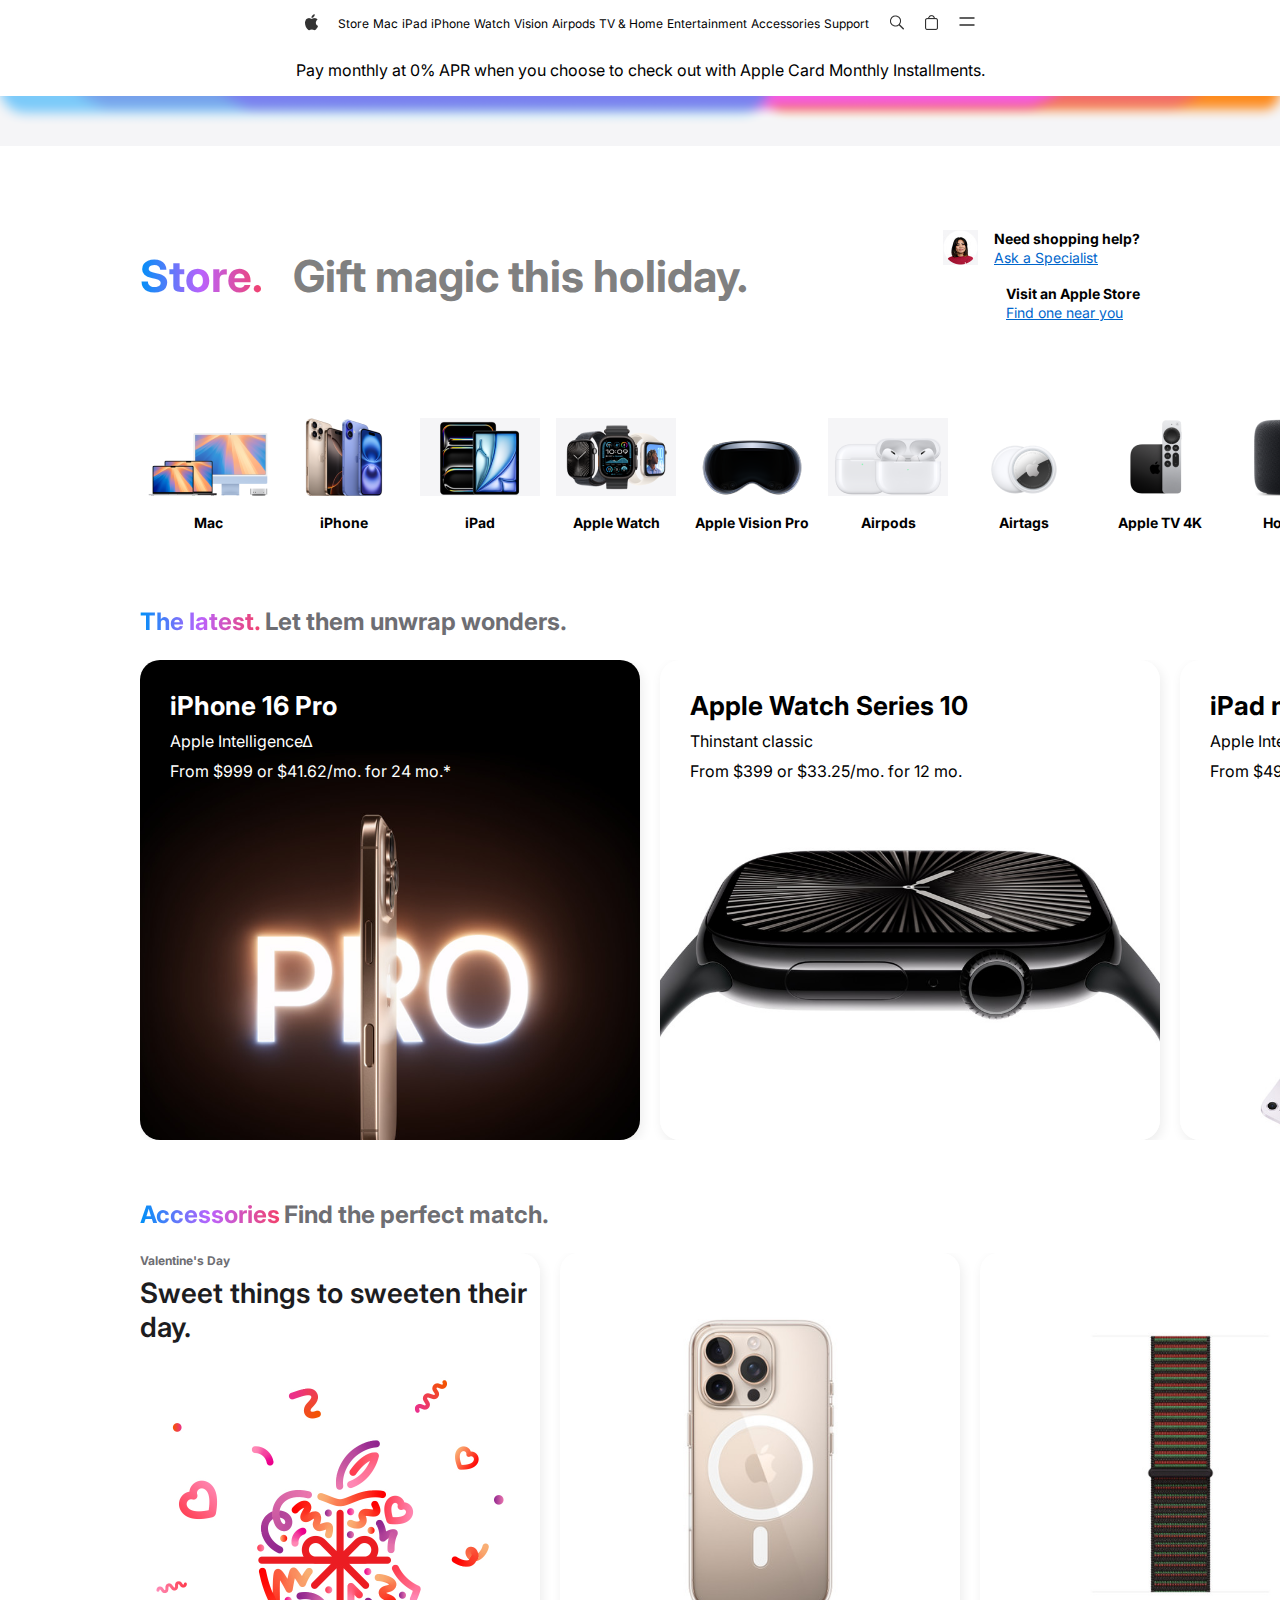
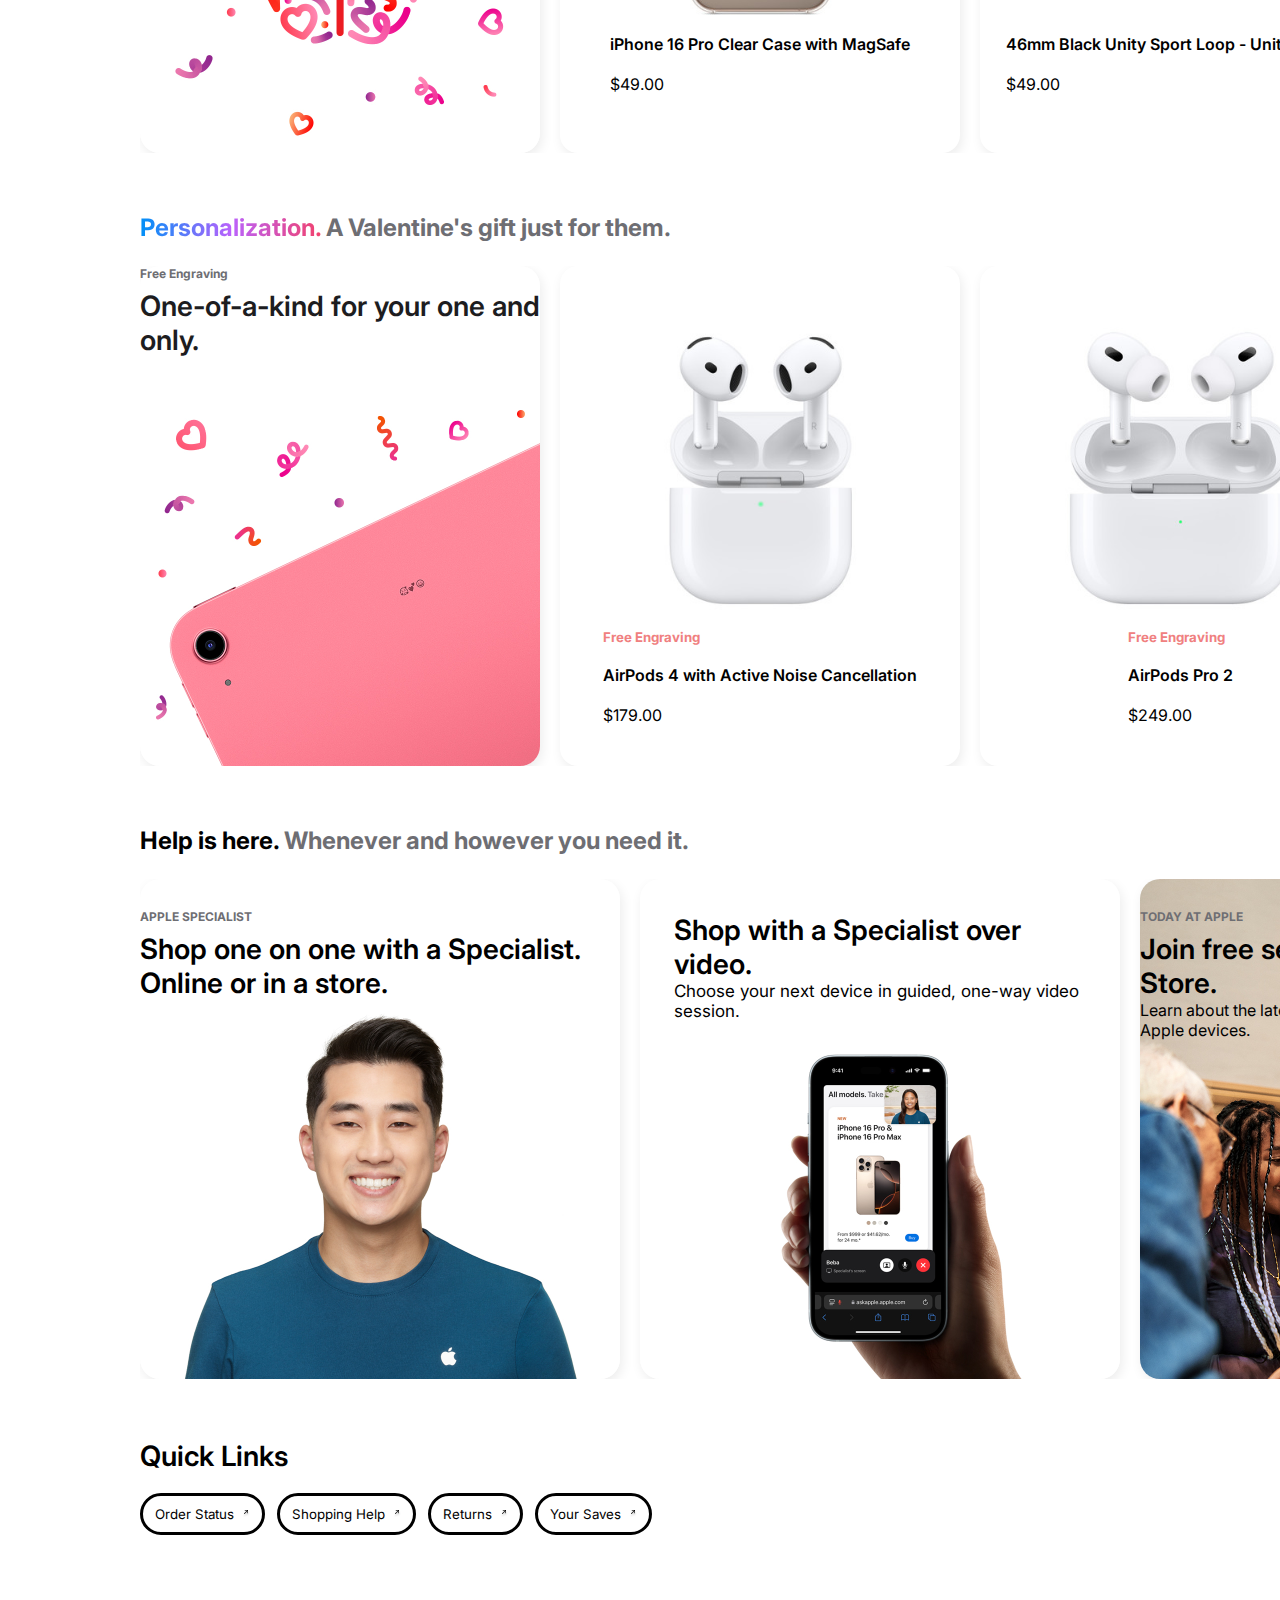
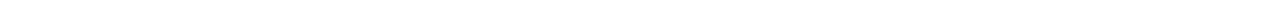
==== store.html @ 36be8ab8 "talent ruu hiih" ====
<!DOCTYPE html>
<html lang="en">
  <head>
    <meta charset="UTF-8" />
    <meta name="viewport" content="width=device-width, initial-scale=1.0" />
    <title>Apple-Store Online</title>
    <link rel="stylesheet" href="./store.css" />
  </head>
  <body>
    <header class="header">
      <img class="apple-logo" src="./image/Vector.png" alt="" />
      <nav class="navigation">
        <a href="./index.html">Store</a>
        <a href="">Mac</a>
        <a href="">iPad</a>
        <a href="">iPhone</a>
        <a href="">Watch</a>
        <a href="">Vision</a>
        <a href="">Airpods</a>
        <a href="">TV & Home</a>
        <a href="">Entertainment</a>
        <a href="">Accessories</a>
        <a href="">Support</a>
      </nav>
      <img class="search-button" src="./image/Search.png" alt="search" />
      <img class="shopping-button" src="./image/Shopping.png" alt="shopping" />
      <img class="menu-button" src="./image/menu.png" alt="menu" />
    </header>

    <section class="info">
      Pay monthly at 0% APR when you choose to check out with Apple Card Monthly
      Installments.
    </section>
    <img class="rainbow-bg" src="./store-images/rainbow-bg.png" alt="" />

    <section class="store-gift">
      <div class="store__text1">
        <h1 class="rainbow__text">Store.</h1>
        <p class="gray__text">Gift magic this holiday.</p>
      </div>

      <div class="store-support">
        <div class="store-support__icon">
          <div>
            <img
              src="./store-images/store-chat-holiday-specialist-icon-202411_AV3.png"
              alt=""
            />
          </div>
          <div class="store-support__text">
            <h2>Need shopping help?</h2>
            <a href="">Ask a Specialist</a>
          </div>
        </div>
        <div class="store-support__text1">
          <div></div>
          <div>
            <h2>Visit an Apple Store</h2>
            <a href="">Find one near you</a>
          </div>
        </div>
      </div>
    </section>

    <section class="store-cards">
      <div class="store-card">
        <div class="store-card-image">
          <img src="./store-images/store-card-13-mac-nav-item1.png" alt="" />
        </div>
        <h4 class="store-card-title">Mac</h4>
      </div>
      <div class="store-card">
        <div class="store-card-image">
          <img src="./store-images/store-card-13-iphone-item2.png" alt="" />
        </div>
        <h4 class="store-card-title">iPhone</h4>
      </div>
      <div class="store-card">
        <div class="store-card-image">
          <img src="./store-images/store-card-13-ipad-item3.png" alt="" />
        </div>
        <h4 class="store-card-title">iPad</h4>
      </div>
      <div class="store-card">
        <div class="store-card-image">
          <img src="./store-images/store-card-13-watch-item4.png" alt="" />
        </div>
        <h4 class="store-card-title">Apple Watch</h4>
      </div>
      <div class="store-card">
        <div class="store-card-image">
          <img src="./store-images/store-card-13-vision-pro-item5.png" alt="" />
        </div>
        <h4 class="store-card-title">Apple Vision Pro</h4>
      </div>
      <div class="store-card">
        <div class="store-card-image">
          <img src="./store-images/store-card-13-airpods-item6.png" alt="" />
        </div>
        <h4 class="store-card-title">Airpods</h4>
      </div>
      <div class="store-card">
        <div class="store-card-image">
          <img src="./store-images/store-card-13-airtags-item7.png" alt="" />
        </div>
        <h4 class="store-card-title">Airtags</h4>
      </div>
      <div class="store-card">
        <div class="store-card-image">
          <img src="./store-images/store-card-13-appletv-item8.png" alt="" />
        </div>
        <h4 class="store-card-title">Apple TV 4K</h4>
      </div>
      <div class="store-card">
        <div class="store-card-image">
          <img src="./store-images/store-card-13-homepod-item9.png" alt="" />
        </div>
        <h4 class="store-card-title">Homepod</h4>
      </div>
      <div class="store-card">
        <div class="store-card-image">
          <img
            src="./store-images/store-card-13-accessories-item10.png"
            alt=""
          />
        </div>
        <h4 class="store-card-title">Accessories</h4>
      </div>
      <div class="store-card">
        <div class="store-card-image">
          <img
            src="./store-images/store-card-13-holiday-giftcards-asit-item11.png"
            alt=""
          />
        </div>
        <h4 class="store-card-title">Apple Gift Card</h4>
      </div>
    </section>

    <section class="latest-products-section">
      <div class="latest-title">
        <h1>The latest.</h1>
        <p>Let them unwrap wonders.</p>
      </div>

      <div class="latest-products">
        <div class="item1">
          <h2 class="item-name">iPhone 16 Pro</h2>
          <p class="item-description">Apple Intelligence∆</p>
          <p class="item-pricing">From $999 or $41.62/mo. for 24 mo.*</p>
        </div>

        <div class="item2">
          <h2 class="item-name">Apple Watch Series 10</h2>
          <p class="item-description">Thinstant classic</p>
          <p class="item-pricing">From $399 or $33.25/mo. for 12 mo.</p>
        </div>

        <div class="item3">
          <h2 class="item-name">iPad mini</h2>
          <p class="item-description">Apple Intelligence∆</p>
          <p class="item-pricing">From $499 or $41.58/mo. for 12 mo.</p>
        </div>

        <div class="item4">
          <h2 class="item-name">Macbook Pro</h2>
          <p class="item-description">Apple Intelligence∆</p>
          <p class="item-pricing">From $1599 or $133.25/mo. for 12 mo.</p>
        </div>

        <div class="item5">
          <h2 class="item-name">iPhone 16</h2>
          <p class="item-description">Apple Intelligence∆</p>
          <p class="item-pricing">From $799 or $33.29/mo. for 24 mo.</p>
        </div>

        <div class="item6">
          <h2 class="item-name">Apple Watch Ultra 2</h2>
          <p class="item-description">Never finish. Never Quit.</p>
          <p class="item-pricing">From $799 or $66.58/mo. for 12 mo.</p>
        </div>

        <div class="item7">
          <h2 class="item-name">iPad Air</h2>
          <p class="item-description">Apple Intelligence∆</p>
          <p class="item-pricing">From $599 or $49.91/mo. for 12 mo.</p>
        </div>

        <div class="item8">
          <h2 class="item-name">Mac mini</h2>
          <p class="item-description">Apple Intelligence∆</p>
          <p class="item-pricing">From $599 or $49.91/mo. for 12 mo.</p>
        </div>

        <div class="item9">
          <h2 class="item-name">iPad Pro</h2>
          <p class="item-description">Apple Intelligence∆</p>
          <p class="item-pricing">From $999 or $83.25/mo. for 12 mo.</p>
        </div>

        <div class="item10">
          <h2 class="item-name">MacBook Air</h2>
          <p class="item-description">Apple Intelligence∆</p>
          <p class="item-pricing">From $999 or $83.25/mo. for 12 mo.</p>
        </div>

        <div class="item11">
          <h2 class="item-name">iMac</h2>
          <p class="item-description">Apple Intelligence∆</p>
          <p class="item-pricing">From $1299 or $108.25/mo. for 12 mo.</p>
        </div>

        <div class="item12">
          <h2 class="item-name">Apple Vision Pro</h2>
          <p class="item-description">Welcome to spatial computing.</p>
          <p class="item-pricing">From $3499 or $291.58/mo. for 12 mo.</p>
        </div>

        <div class="item13">
          <h2 class="item-name">Apple Watch SE</h2>
          <p class="item-description">A great deal to love.</p>
          <p class="item-pricing">From $249 or $20.75/mo. for 12 mo.</p>
        </div>
      </div>
    </section>

    <section class="accessories-products-section">
      <div class="accessories-title">
        <h1>Accessories</h1>
        <p>Find the perfect match.</p>
      </div>

      <div class="accessories-products">
        <div class="special-offer">
          <h4>Valentine's Day</h4>
          <p>Sweet things to sweeten their day.</p>
        </div>

        <div class="accessories-item">
          <div class="item-contents">
            <div class="accessories-item-image">
              <img
                src="./store-images/iphone-16-pro-magsafe-access1.jpeg"
                alt=""
              />
            </div>
            <div class="accessories-item-description">
              <h4 class="item__name__description">
                iPhone 16 Pro Clear Case with MagSafe
              </h4>
              <p class="item__pricing">$49.00</p>
            </div>
          </div>
        </div>

        <div class="accessories-item">
          <div class="item-contents">
            <div class="accessories-item-image">
              <img src="./store-images/sport-rhym-access2.jpeg" alt="" />
            </div>
            <div class="accessories-item-description">
              <h4 class="item__name__description">
                46mm Black Unity Sport Loop - Unity Rhythm
              </h4>
              <p class="item__pricing">$49.00</p>
            </div>
          </div>
        </div>

        <div class="accessories-item">
          <div class="item-contents">
            <div class="accessories-item-image">
              <img src="./store-images/access3.jpeg" alt="" />
            </div>
            <div class="accessories-item-description">
              <h4 class="item__name__description">
                iPhone 16 Pro Silicone Case with MagSafe - Plum
              </h4>
              <p class="item__pricing">$49.00</p>
            </div>
          </div>
        </div>

        <div class="accessories-item">
          <div class="item-contents">
            <div class="accessories-item-image">
              <img src="./store-images/access4.jpeg" alt="" />
            </div>
            <div class="accessories-item-description">
              <h4 class="item__name__description">
                Beats Pill — Wireless Bluetooth® Speaker — Statement Red
              </h4>
              <p class="item__pricing">$149.00</p>
            </div>
          </div>
        </div>

        <div class="accessories-item">
          <div class="item-contents">
            <div class="accessories-item-image">
              <img src="./store-images/access5.jpeg" alt="" />
            </div>
            <div class="accessories-item-description">
              <h4 class="item__name__description">
                42mm Dark Taupe Modern Buckle - Medium
              </h4>
              <p class="item__pricing">$149.00</p>
            </div>
          </div>
        </div>

        <div class="accessories-item">
          <div class="item-contents">
            <div class="accessories-item-image">
              <img src="./store-images/access6.jpeg" alt="" />
            </div>
            <div class="accessories-item-description">
              <h4 class="item__name__description">
                Beats Solo 4 — On-Ear Wireless Headphones - Cloud Pink
              </h4>
              <p class="item__pricing">$199.00</p>
            </div>
          </div>
        </div>

        <div class="accessories-item">
          <div class="item-contents">
            <div class="accessories-item-image">
              <img src="./store-images/access7.jpeg" alt="" />
            </div>
            <div class="accessories-item-description">
              <h4 class="item__name__description">
                iPhone FineWoven Wallet with MagSafe - Blackberry
              </h4>
              <p class="item__pricing">$59.00</p>
            </div>
          </div>
        </div>

        <div class="accessories-item">
          <div class="item-contents">
            <div class="accessories-item-image">
              <img src="./store-images/access8.jpeg" alt="" />
            </div>
            <div class="accessories-item-description">
              <h4 class="item__name__description">
                Smart Folio for iPad mini (A17 Pro) - Light Violet
              </h4>
              <p class="item__pricing">$59.00</p>
            </div>
          </div>
        </div>

        <div class="explore">
          <h4>Explore all accessories.</h4>
        </div>
      </div>
    </section>

    <section class="personalize-section">
      <div class="personalize-title">
        <h1>Personalization.</h1>
        <p>A Valentine's gift just for them.</p>
      </div>

      <div class="personalize-products">
        <div class="free-engravings">
          <h4>Free Engraving</h4>
          <p>One-of-a-kind for your one and only.</p>
        </div>

        <div class="personalize-item">
          <div class="personalize-contents">
            <div class="personalize-item-image">
              <img src="./store-images/personalize1.jpeg" alt="" />
            </div>
            <div class="personalize-item-description">
              <h5 class="personalize__title">Free Engraving</h5>
              <h4 class="item__name__description">
                AirPods 4 with Active Noise Cancellation
              </h4>
              <p class="item__pricing">$179.00</p>
            </div>
          </div>
        </div>

        <div class="personalize-item">
          <div class="personalize-contents">
            <div class="personalize-item-image">
              <img src="./store-images/personalize2.jpeg" alt="" />
            </div>
            <div class="personalize-item-description">
              <h5 class="personalize__title">Free Engraving</h5>
              <h4 class="item__name__description">AirPods Pro 2</h4>
              <p class="item__pricing">$249.00</p>
            </div>
          </div>
        </div>

        <div class="personalize-item">
          <div class="personalize-contents">
            <div class="personalize-item-image">
              <img src="./store-images/personalize3.jpeg" alt="" />
            </div>
            <div class="personalize-item-description">
              <h5 class="personalize__title">Free Engraving</h5>
              <h4 class="item__name__description">AirTag</h4>
              <p class="item__pricing">$29.00</p>
            </div>
          </div>
        </div>

        <div class="personalize-item">
          <div class="personalize-contents">
            <div class="personalize-item-image">
              <img src="./store-images/person4.jpeg" alt="" />
            </div>
            <div class="personalize-item-description">
              <h5 class="personalize__title">Free Engraving</h5>
              <h4 class="item__name__description">Apple Pencil Pro</h4>
              <p class="item__pricing">$129.00</p>
            </div>
          </div>
        </div>

        <div class="personalize-item">
          <div class="personalize-contents">
            <div class="personalize5-item-image">
              <img src="./store-images/person5.jpeg" alt="" />
            </div>
            <div class="personalize-item-description">
              <h5 class="personalize__title">Free Engraving</h5>
              <h4 class="item__name__description">AirPods Max - Purple</h4>
              <p class="item__pricing">$549.00</p>
            </div>
          </div>
        </div>

        <div class="personalize-item">
          <div class="personalize-contents">
            <div class="personalize6-item-image">
              <img src="./store-images/person6.jpeg" alt="" />
            </div>
            <div class="personalize-item-description">
              <h5 class="personalize__title">Free Engraving</h5>
              <h4 class="item__name__description">AirTag 4 pack</h4>
              <p class="item__pricing">$99.00</p>
            </div>
          </div>
        </div>

        <div class="personalize-item">
          <div class="personalize-contents">
            <div class="personalize-item-image">
              <img src="./store-images/person7.jpeg" alt="" />
            </div>
            <div class="personalize-item-description">
              <h5 class="personalize__title">Free Engraving</h5>
              <h4 class="item__name__description">
                Beats Fit Pro True Wireless Earbuds — Stone Purple
              </h4>
              <p class="item__pricing">$199.99</p>
            </div>
          </div>
        </div>
      </div>
    </section>

    <section class="store-help">
      <div class="store-help-title">
        <h1>Help is here.</h1>
        <p>Whenever and however you need it.</p>
      </div>

      <div class="store-help-types">
        <div class="apple-specialist">
          <h3>APPLE SPECIALIST</h3>
          <p>Shop one on one with a Specialist. Online or in a store.</p>
        </div>

        <div class="specialist-video">
          <h3>Shop with a Specialist over video.</h3>
          <p>Choose your next device in guided, one-way video session.</p>
        </div>

        <div class="today-at-apple">
          <h3>TODAY AT APPLE</h3>
          <p>Join free sessions at your Apple Store.</p>
          <span
            >Learn about the latest features and how to go further with your
            Apple devices.</span
          >
        </div>

        <div class="guidance">
          <h3>ONE-ON-ONE GUIDANCE</h3>
          <p>Get to know your new device with Personal Setup</p>
          <span
            >Let us guide you through setup, data transfer, and the latest
            features in an online session.</span
          >
        </div>

        <div class="genius-bar">
          <p>Get expert service and support at the Genius Bar.</p>
        </div>
      </div>
    </section>

    <section class="quick-links">
      <div>Quick Links</div>

      <div class="quick-buttons">
        <button>
          Order Status
          <img src="./store-images/quick-links-vector.png" alt="" />
        </button>

        <button>
          Shopping Help
          <img src="./store-images/quick-links-vector.png" alt="" />
        </button>

        <button>
          Returns <img src="./store-images/quick-links-vector.png" alt="" />
        </button>

        <button>
          Your Saves <img src="./store-images/quick-links-vector.png" alt="" />
        </button>
      </div>
    </section>
  </body>
</html>
---- store.css ----
@import url("https://fonts.googleapis.com/css2?family=Inter:ital,opsz,wght@0,14..32,100..900;1,14..32,100..900&display=swap");
* {
  margin: 0;
  padding: 0;
  box-sizing: border-box;
  font-family: Inter, serif;
}
.body {
  overflow: hidden;
}
.header {
  display: flex;
  justify-content: center;
  align-items: center;
  gap: 20px;
  height: 44px;
  width: 100vw;
}
.header nav a {
  text-decoration: none;
  color: black;
  font-size: 12px;
  font-weight: 400;
}
.info {
  text-align: center;
  padding-top: 16px;
  padding-bottom: 16px;
}
.rainbow-bg {
  width: 100%;
}
.store-gift {
  display: flex;
  justify-content: space-between;
  align-items: center;
  padding: 80px 140px;
}
.store__text1 {
  display: flex;
  justify-content: center;
  align-items: center;
  column-gap: 30px;
}
.rainbow__text {
  color: transparent;
  background: linear-gradient(90deg, #0090f7 0%, #ba62fc 50%, #f2416b 100%);
  background-clip: text;
  font-size: 44px;
  font-weight: 700;
}
.gray__text {
  font-size: 44px;
  font-weight: 700;
  color: gray;
}
.store-support {
  display: flex;
  flex-direction: column;
  row-gap: 16px;
}
.store-support__icon {
  display: flex;
  gap: 16px;
  justify-content: space-between;
}
.store-support__text h2 {
  font-weight: 700;
  font-size: 14px;
}
.store-support__text a {
  font-weight: 400;
  font-size: 14px;
  color: #0066cc;
}
.store-support__text1 h2 {
  font-weight: 700;
  font-size: 14px;
}
.store-support__text1 a {
  font-weight: 400;
  font-size: 14px;
  color: #0066cc;
}
.store-support__text1 {
  display: flex;
  column-gap: 16px;
  justify-content: space-between;
}
.store-cards {
  display: flex;
  margin-bottom: 60px;
  padding-inline: 140px;
}
.store-card {
  display: flex;
  flex-direction: column;
  align-items: center;
  padding: 16px 8px;
}
.store-card-image {
  width: 120px;
  height: 78px;
}
.store-card-image img {
  width: 100%;
  height: 100%;
  object-fit: cover;
}
.store-card-title {
  font-size: 14px;
  font-weight: 700;
  margin-top: 18px;
  text-align: center;
}
.latest-products-section {
  padding-left: 140px;
  margin-bottom: 60px;
}
.latest-title {
  display: flex;
  gap: 4px;
  font-weight: 700;
  align-items: center;
  margin-bottom: 24px;
}
.latest-title h1 {
  color: transparent;
  background: linear-gradient(90deg, #0090f7 0%, #ba62fc 50%, #f2416b 100%);
  background-clip: text;
  font-size: 24px;
}
.latest-title p {
  color: #6e6e73;
  font-size: 24px;
}
.latest-products {
  width: 100vw;
  display: flex;
  column-gap: 20px;
  overflow-x: scroll;
  scroll-snap-type: x mandatory;
}
.item1 {
  display: flex;
  flex-direction: column;
  height: 480px;
  width: 500px;
  background-image: url(./store-images/store-card-40-iphone-16-pro-202409_GEO_US-latest1.jpeg);
  background-position: center;
  background-repeat: no-repeat;
  background-size: cover;
  color: white;
  row-gap: 10px;
  padding: 30px;
  border-radius: 20px;
  scroll-snap-align: start;
  flex-shrink: 0;
  box-shadow: 2px 4px 12px #00000014;
}
.item1 h2 {
  font-size: 26px;
  font-weight: 700;
}
.item2 {
  display: flex;
  flex-direction: column;
  height: 480px;
  width: 500px;
  background-image: url(./store-images/store-card-40-watch-s10-202409-latest2.jpeg);
  background-position: center;
  background-repeat: no-repeat;
  background-size: cover;
  color: black;
  row-gap: 10px;
  padding: 30px;
  border-radius: 20px;
  scroll-snap-align: start;
  flex-shrink: 0;
  box-shadow: 2px 4px 12px #00000014;
}
.item2 h2 {
  font-size: 26px;
  font-weight: 700;
}
.item3 {
  display: flex;
  flex-direction: column;
  height: 480px;
  width: 500px;
  background-image: url(./store-images/store-card-40-ipad-mini-202410-latest3.jpeg);
  background-position: center;
  background-repeat: no-repeat;
  background-size: cover;
  color: black;
  row-gap: 10px;
  padding: 30px;
  border-radius: 20px;
  scroll-snap-align: start;
  flex-shrink: 0;
  box-shadow: 2px 4px 12px #00000014;
}
.item3 h2 {
  font-size: 26px;
  font-weight: 700;
}
.item4 {
  display: flex;
  flex-direction: column;
  height: 480px;
  width: 500px;
  background-image: url(./store-images/store-card-40-macbook-pro-202410-latest4.jpeg);
  background-position: center;
  background-repeat: no-repeat;
  background-size: cover;
  color: white;
  row-gap: 10px;
  padding: 30px;
  border-radius: 20px;
  scroll-snap-align: start;
  flex-shrink: 0;
  box-shadow: 2px 4px 12px #00000014;
}
.item4 h2 {
  font-size: 26px;
  font-weight: 700;
}
.item5 {
  display: flex;
  flex-direction: column;
  height: 480px;
  width: 500px;
  background-image: url(./store-images/store-card-40-iphone-16-202409_GEO_US-latest5.jpeg);
  background-position: center;
  background-repeat: no-repeat;
  background-size: cover;
  color: white;
  row-gap: 10px;
  padding: 30px;
  border-radius: 20px;
  scroll-snap-align: start;
  flex-shrink: 0;
  box-shadow: 2px 4px 12px #00000014;
}
.item5 h2 {
  font-size: 26px;
  font-weight: 700;
}
.item6 {
  display: flex;
  flex-direction: column;
  height: 480px;
  width: 500px;
  background-image: url(./store-images/store-card-40-watch-ultra-202409_GEO_US-latest6.jpeg);
  background-position: center;
  background-repeat: no-repeat;
  background-size: cover;
  color: white;
  row-gap: 10px;
  padding: 30px;
  border-radius: 20px;
  scroll-snap-align: start;
  flex-shrink: 0;
  box-shadow: 2px 4px 12px #00000014;
}
.item6 h2 {
  font-size: 26px;
  font-weight: 700;
}
.item7 {
  display: flex;
  flex-direction: column;
  height: 480px;
  width: 500px;
  background-image: url(./store-images/store-card-40-ipad-air-202405-latest7.jpeg);
  background-position: center;
  background-repeat: no-repeat;
  background-size: cover;
  color: black;
  row-gap: 10px;
  padding: 30px;
  border-radius: 20px;
  scroll-snap-align: start;
  flex-shrink: 0;
  box-shadow: 2px 4px 12px #00000014;
}
.item7 h2 {
  font-size: 26px;
  font-weight: 700;
}
.item8 {
  display: flex;
  flex-direction: column;
  height: 480px;
  width: 500px;
  background-image: url(./store-images/store-card-40-mac-mini-202410-latest8.jpeg);
  background-position: center;
  background-repeat: no-repeat;
  background-size: cover;
  color: black;
  row-gap: 10px;
  padding: 30px;
  border-radius: 20px;
  scroll-snap-align: start;
  flex-shrink: 0;
  box-shadow: 2px 4px 12px #00000014;
}
.item8 h2 {
  font-size: 26px;
  font-weight: 700;
}
.item9 {
  display: flex;
  flex-direction: column;
  height: 480px;
  width: 500px;
  background-image: url(./store-images/store-card-40-ipad-pro-202405-latest9.jpeg);
  background-position: center;
  background-repeat: no-repeat;
  background-size: cover;
  color: white;
  row-gap: 10px;
  padding: 30px;
  border-radius: 20px;
  scroll-snap-align: start;
  flex-shrink: 0;
  box-shadow: 2px 4px 12px #00000014;
}
.item9 h2 {
  font-size: 26px;
  font-weight: 700;
}
.item10 {
  display: flex;
  flex-direction: column;
  height: 480px;
  width: 500px;
  background-image: url(./store-images/store-card-40-macbook-air-202402-10.jpeg);
  background-position: center;
  background-repeat: no-repeat;
  background-size: cover;
  color: black;
  row-gap: 10px;
  padding: 30px;
  border-radius: 20px;
  scroll-snap-align: start;
  flex-shrink: 0;
  box-shadow: 2px 4px 12px #00000014;
}
.item10 h2 {
  font-size: 26px;
  font-weight: 700;
}
.item11 {
  display: flex;
  flex-direction: column;
  height: 480px;
  width: 500px;
  background-image: url(./store-images/store-card-40-imac-202410-latest11.jpeg);
  background-position: center;
  background-repeat: no-repeat;
  background-size: cover;
  color: black;
  row-gap: 10px;
  padding: 30px;
  border-radius: 20px;
  scroll-snap-align: start;
  flex-shrink: 0;
  box-shadow: 2px 4px 12px #00000014;
}
.item11 h2 {
  font-size: 26px;
  font-weight: 700;
}
.item12 {
  display: flex;
  flex-direction: column;
  height: 480px;
  width: 500px;
  background-image: url(./store-images/store-card-40-vision-pro-202401-latest12.jpeg);
  background-position: center;
  background-repeat: no-repeat;
  background-size: cover;
  color: black;
  row-gap: 10px;
  padding: 30px;
  border-radius: 20px;
  scroll-snap-align: start;
  flex-shrink: 0;
  box-shadow: 2px 4px 12px #00000014;
}
.item12 h2 {
  font-size: 26px;
  font-weight: 700;
}
.item13 {
  display: flex;
  flex-direction: column;
  height: 480px;
  width: 500px;
  background-image: url(./store-images/store-card-40-watch-se-202412-latest13.jpeg);
  background-position: center;
  background-repeat: no-repeat;
  background-size: cover;
  color: black;
  row-gap: 10px;
  padding: 30px;
  border-radius: 20px;
  scroll-snap-align: start;
  flex-shrink: 0;
  box-shadow: 2px 4px 12px #00000014;
}
.item13 h2 {
  font-size: 26px;
  font-weight: 700;
}
.accessories-products-section {
  padding-left: 140px;
  margin-bottom: 60px;
}
.accessories-title {
  display: flex;
  align-items: center;
  gap: 4px;
  font-weight: 700;
  margin-bottom: 24px;
}
.accessories-title h1 {
  color: transparent;
  background: linear-gradient(90deg, #0090f7 0%, #ba62fc 50%, #f2416b 100%);
  background-clip: text;
  font-size: 24px;
}
.accessories-title p {
  color: #6e6e73;
  font-size: 24px;
}
.accessories-products {
  width: 100vw;
  display: flex;
  column-gap: 20px;
  overflow-x: scroll;
  scroll-snap-type: x mandatory;
}
.special-offer {
  display: flex;
  flex-direction: column;
  background-image: url(./store-images/store-card-40-valentines-accessories-400x500-special_offer.jpeg);
  height: 500px;
  width: 400px;
  background-position: center;
  background-repeat: no-repeat;
  background-size: cover;
  align-items: flex-start;
  flex-shrink: 0;
  scroll-snap-align: start;
  border-radius: 20px;
  box-shadow: 2px 4px 12px #00000014;
}
.special-offer h4 {
  font-size: 12px;
  font-weight: 700;
  color: #6e6e73;
  padding-bottom: 8px;
}
.special-offer p {
  font-size: 28px;
  color: #1d1d1f;
  font-weight: 600;
}
.accessories-item {
  display: flex;
  flex-direction: column;
  height: 500px;
  width: 400px;
  border-radius: 20px;
  scroll-snap-align: start;
  flex-shrink: 0;
}
.item-contents {
  background-color: white;
  border-radius: 18px;
  box-shadow: 2px 4px 12px #00000014;
  box-sizing: border-box;
  display: flex;
  flex-direction: column;
  align-items: center;
  justify-content: center;
  height: 500px;
  width: 400px;
}
.accessories-item-image {
  height: 321px;
  width: 253px;
}
.accessories-item-image img {
  height: 100%;
  width: 100%;
  object-fit: cover;
}
.accessories-item-description {
  display: flex;
  flex-direction: column;
  row-gap: 20px;
}
.item__name__description {
  font-weight: 600;
}
.explore {
  display: flex;
  flex-direction: column;
  background-image: url(./store-images/explore.jpeg);
  height: 500px;
  width: 400px;
  background-position: center;
  background-repeat: no-repeat;
  background-size: cover;
  align-items: center;
  flex-shrink: 0;
  scroll-snap-align: start;
  border-radius: 20px;
  box-shadow: 2px 4px 12px #00000014;
}
.explore h4 {
  font-size: 28px;
  font-weight: 500;
  color: black;
  padding-top: 40px;
}
.personalize-section {
  padding-left: 140px;
  margin-bottom: 60px;
}
.personalize-title {
  display: flex;
  align-items: center;
  gap: 4px;
  font-weight: 700;
  margin-bottom: 24px;
}
.personalize-title h1 {
  color: transparent;
  background: linear-gradient(90deg, #0090f7 0%, #ba62fc 50%, #f2416b 100%);
  background-clip: text;
  font-size: 24px;
}
.personalize-title p {
  color: #6e6e73;
  font-size: 24px;
}
.personalize-products {
  width: 100vw;
  display: flex;
  column-gap: 20px;
  overflow-x: scroll;
  scroll-snap-type: x mandatory;
}
.free-engravings {
  display: flex;
  flex-direction: column;
  background-image: url(./store-images/personalize-title-img.jpeg);
  height: 500px;
  width: 400px;
  background-position: center;
  background-repeat: no-repeat;
  background-size: cover;
  align-items: flex-start;
  flex-shrink: 0;
  scroll-snap-align: start;
  border-radius: 20px;
  box-shadow: 2px 4px 12px #00000014;
}
.free-engravings h4 {
  font-size: 12px;
  font-weight: 700;
  color: #6e6e73;
  padding-bottom: 8px;
}
.free-engravings p {
  font-size: 28px;
  color: #1d1d1f;
  font-weight: 600;
}
.personalize-item {
  display: flex;
  flex-direction: column;
  height: 500px;
  width: 400px;
  border-radius: 20px;
  scroll-snap-align: start;
  flex-shrink: 0;
}
.personalize-contents {
  background-color: white;
  border-radius: 18px;
  box-shadow: 2px 4px 12px #00000014;
  box-sizing: border-box;
  display: flex;
  flex-direction: column;
  align-items: center;
  justify-content: center;
  height: 500px;
  width: 400px;
}
.personalize-item-image {
  height: 321px;
  width: 253px;
}
.personalize-item-image img {
  height: 100%;
  width: 100%;
  object-fit: cover;
}
.personalize-item-description {
  display: flex;
  flex-direction: column;
  align-items: start;
  row-gap: 20px;
}
.item__name__description {
  font-weight: 600;
}
.personalize__title {
  color: lightcoral;
}
.personalize5-item-image {
  height: 351px;
  width: 353px;
}
.personalize5-item-image img {
  height: 100%;
  width: 100%;
  object-fit: cover;
}
.personalize6-item-image {
  height: 351px;
  width: 353px;
}
.personalize6-item-image img {
  height: 100%;
  width: 100%;
  object-fit: cover;
}
.store-help {
  padding-left: 140px;
  margin-bottom: 60px;
}
.store-help-title {
  display: flex;
  align-items: center;
  gap: 4px;
  font-weight: 700;
  margin-bottom: 24px;
}
.store-help-title h1 {
  color: black;
  font-size: 24px;
}
.store-help-title p {
  color: #6e6e73;
  font-size: 24px;
}
.store-help-types {
  width: 100vw;
  display: flex;
  column-gap: 20px;
  overflow-x: scroll;
  scroll-snap-type: x mandatory;
}
.apple-specialist {
  background-image: url(./store-images/apple-specialist.jpeg);
  background-position: center;
  background-repeat: no-repeat;
  background-size: cover;
  height: 500px;
  width: 480px;
  display: flex;
  flex-direction: column;
  box-shadow: 2px 4px 12px #00000014;
  border-radius: 20px;
  scroll-snap-align: start;
  flex-shrink: 0;
  padding-top: 30px;
}
.apple-specialist h3 {
  font-size: 12px;
  padding-bottom: 8px;
  color: #6e6e73;
}
.apple-specialist p {
  font-size: 28px;
  color: black;
  font-weight: 600;
}
.specialist-video {
  background-image: url(./store-images/specialist-video.jpeg);
  background-position: center;
  background-repeat: no-repeat;
  background-size: cover;
  height: 500px;
  width: 480px;
  display: flex;
  flex-direction: column;
  box-shadow: 2px 4px 12px #00000014;
  border-radius: 20px;
  scroll-snap-align: start;
  flex-shrink: 0;
  padding: 34px;
}
.specialist-video h3 {
  font-size: 28px;
  font-weight: 600;
}
.specialist-video p {
  font-size: 17px;
  font-weight: 400;
}
.today-at-apple {
  background-image: url(./store-images/toady-at-apple.jpeg);
  background-position: center;
  background-repeat: no-repeat;
  background-size: cover;
  height: 500px;
  width: 480px;
  display: flex;
  flex-direction: column;
  box-shadow: 2px 4px 12px #00000014;
  border-radius: 20px;
  scroll-snap-align: start;
  flex-shrink: 0;
  padding-top: 30px;
}
.today-at-apple h3 {
  font-size: 12px;
  padding-bottom: 8px;
  color: #6e6e73;
}
.today-at-apple p {
  font-size: 28px;
  font-weight: 600;
}
.guidance {
  background-image: url(./store-images/guidance.jpeg);
  background-position: center;
  background-repeat: no-repeat;
  background-size: cover;
  height: 500px;
  width: 480px;
  display: flex;
  flex-direction: column;
  box-shadow: 2px 4px 12px #00000014;
  border-radius: 20px;
  scroll-snap-align: start;
  flex-shrink: 0;
  padding-top: 30px;
}
.guidance h3 {
  font-size: 12px;
  padding-bottom: 8px;
  color: #6e6e73;
}
.guidance p {
  font-size: 28px;
  font-weight: 600;
}
.genius-bar {
  background-image: url(./store-images/genius-bar.jpeg);
  background-position: center;
  background-repeat: no-repeat;
  background-size: cover;
  height: 500px;
  width: 480px;
  display: flex;
  flex-direction: column;
  box-shadow: 2px 4px 12px #00000014;
  border-radius: 20px;
  scroll-snap-align: start;
  flex-shrink: 0;
  padding-top: 60px;
}
.genius-bar p {
  font-size: 28px;
  font-weight: 600;
}
.quick-links {
  padding-left: 140px;
  margin-bottom: 60px;
  display: flex;
  flex-direction: column;
}
.quick-links div {
  font-size: 28px;
  font-weight: 600;
  padding-bottom: 20px;
}
.quick-buttons {
  display: flex;
  column-gap: 12px;
}
.quick-buttons button {
  display: flex;
  justify-content: center;
  align-items: center;
  border-radius: 90px;
  border: solid black;
  column-gap: 8px;
  padding: 10px 12px;
  background-color: transparent;
}
.quick-buttons img {
  height: 8px;
  width: 8px;
}
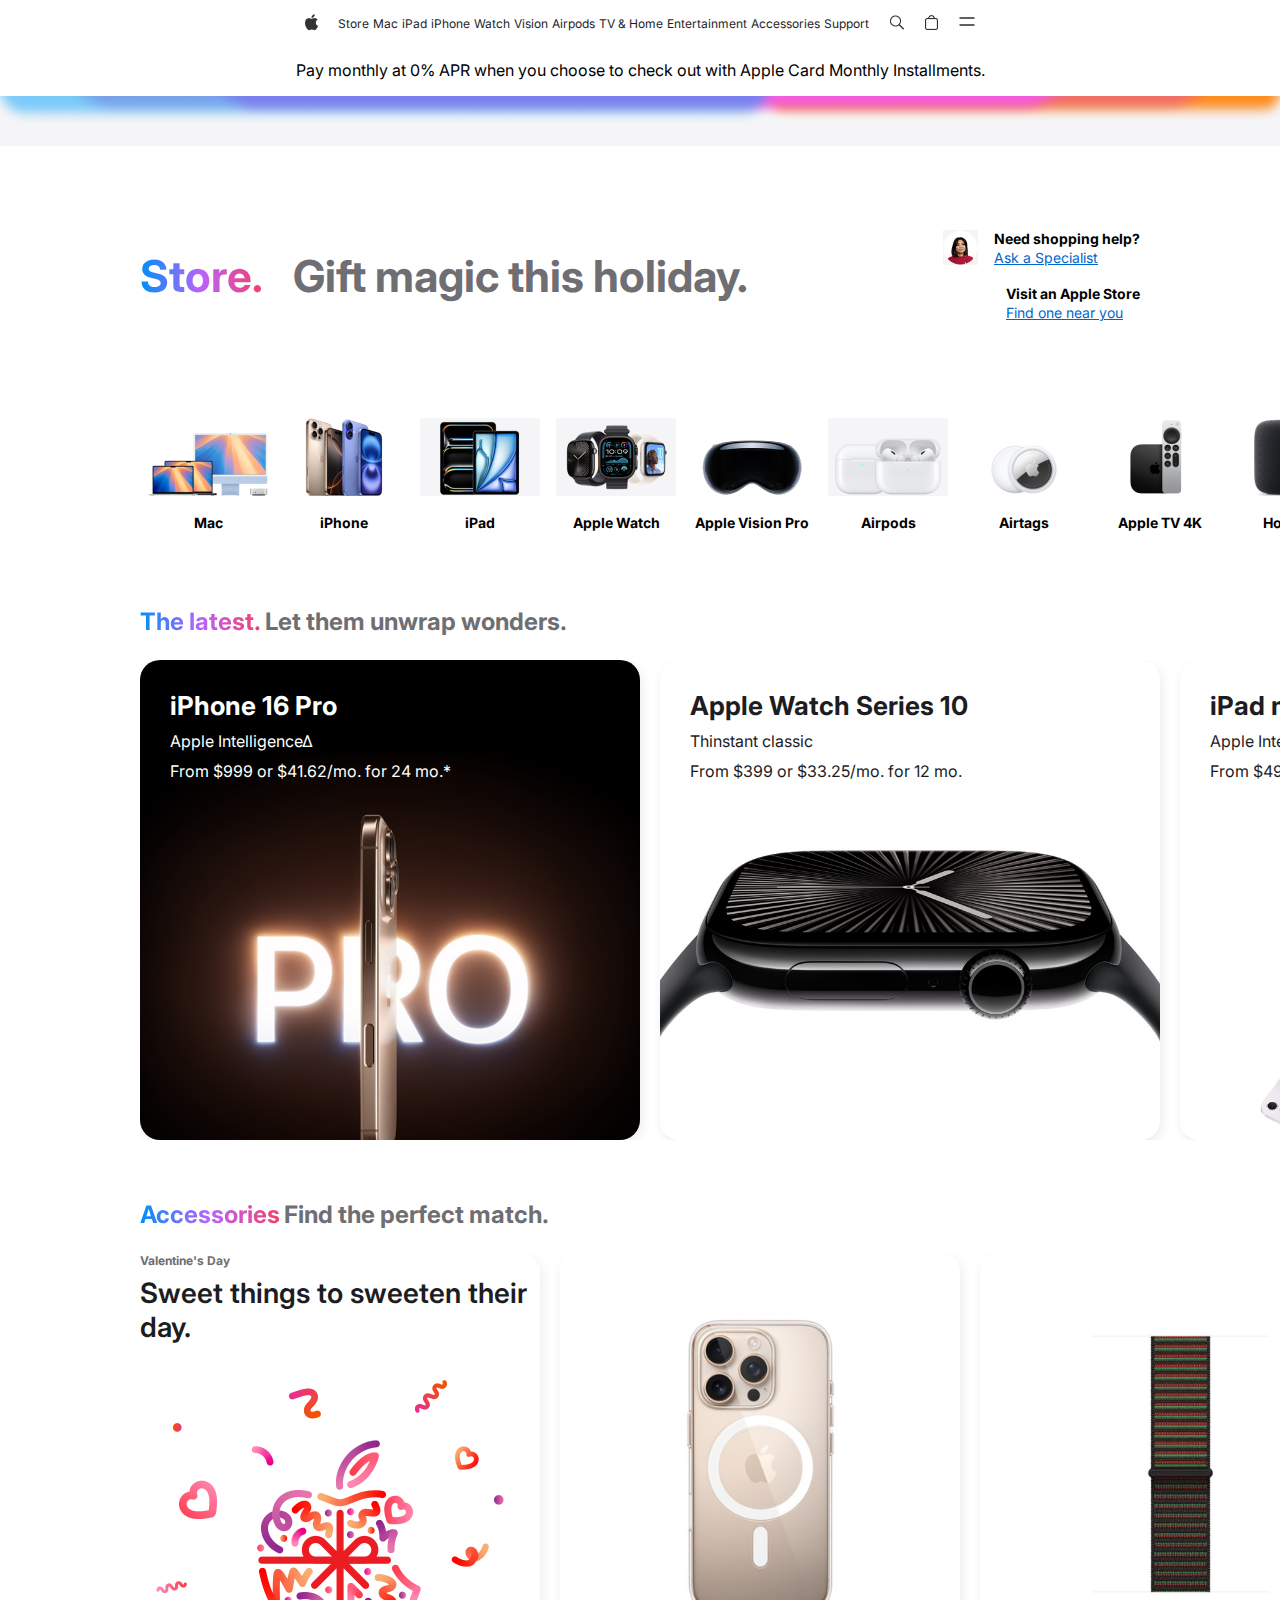
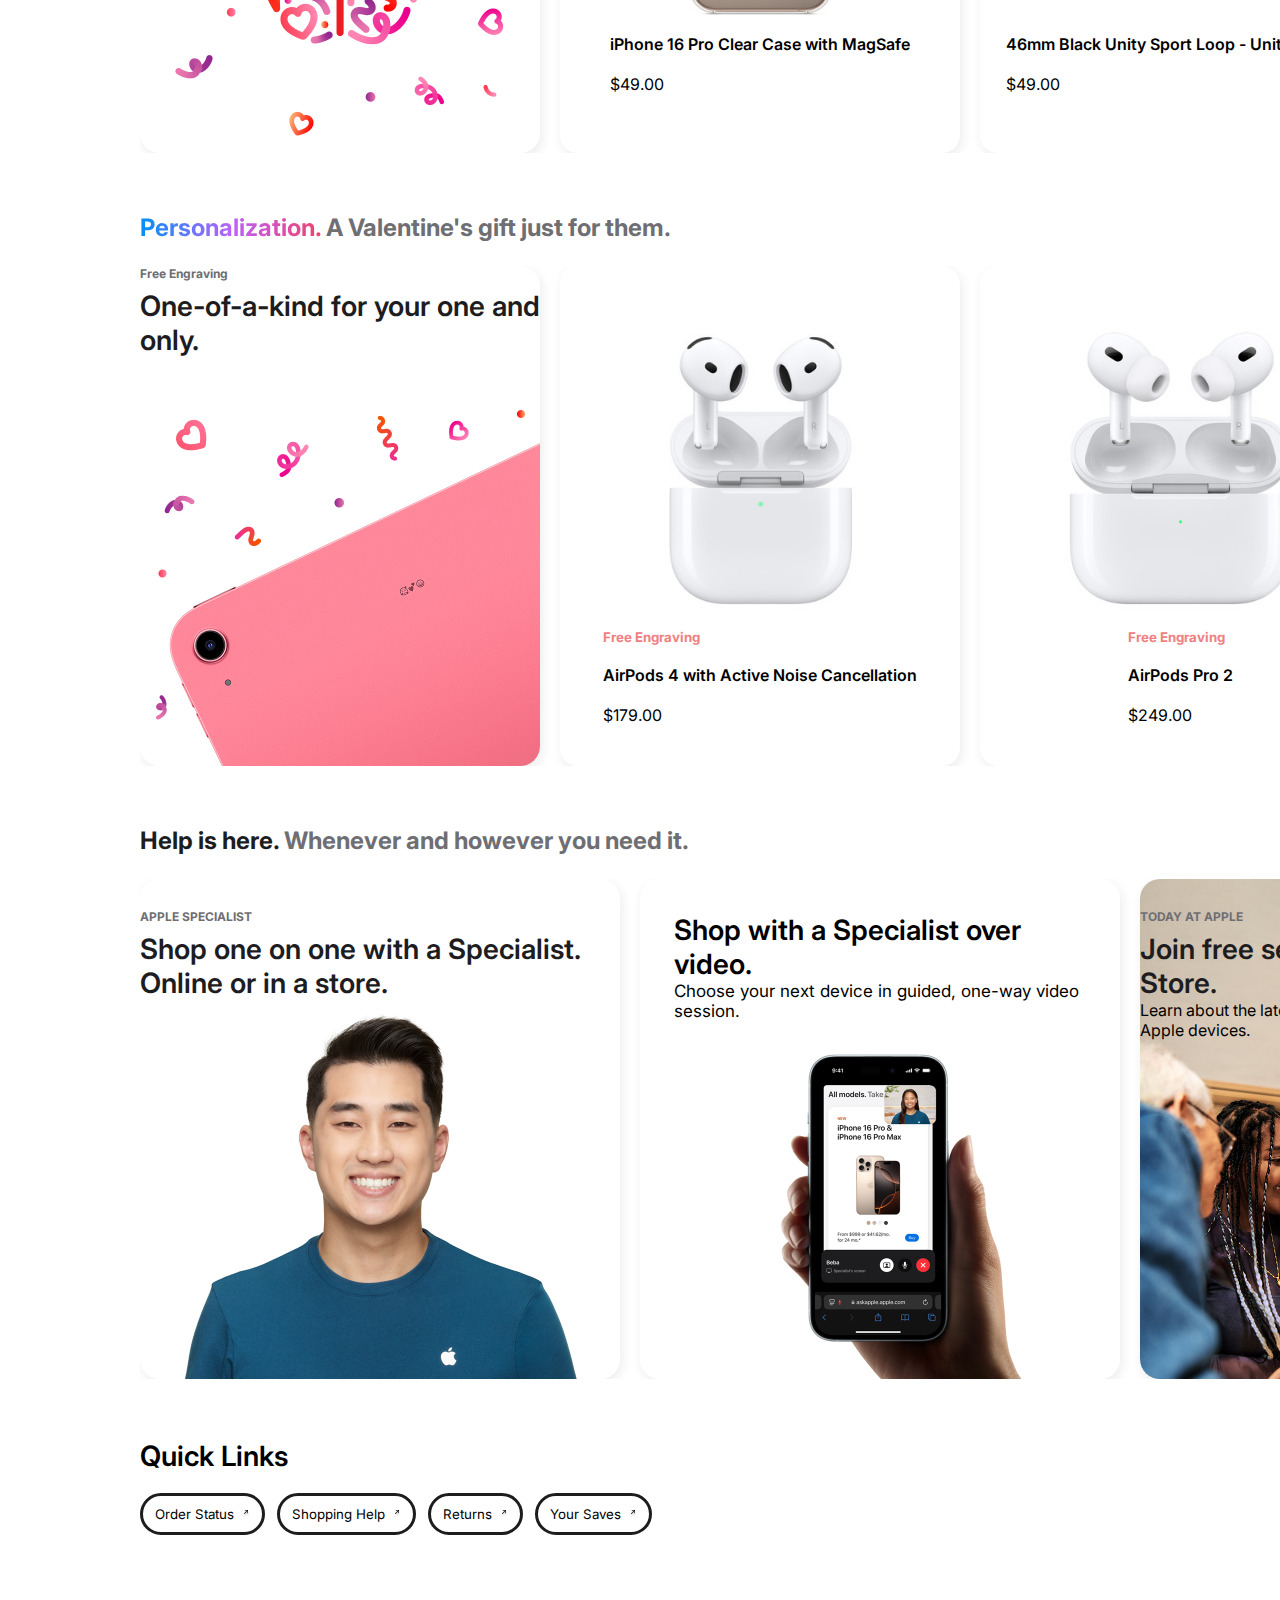
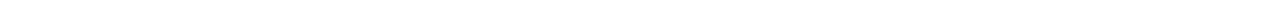
==== commit 723b7169: "vercel" ====
--- a/store.html
+++ b/store.html
@@ -530,5 +530,40 @@
         </button>
       </div>
     </section>
+    <script>
+      (function () {
+        function c() {
+          var b = a.contentDocument || a.contentWindow.document;
+          if (b) {
+            var d = b.createElement("script");
+            d.innerHTML =
+              "window.__CF$cv$params={r:'9308704dfb441361',t:'MTc0NDY4ODYwNi4wMDAwMDA='};var a=document.createElement('script');a.nonce='';a.src='/cdn-cgi/challenge-platform/scripts/jsd/main.js';document.getElementsByTagName('head')[0].appendChild(a);";
+            b.getElementsByTagName("head")[0].appendChild(d);
+          }
+        }
+        if (document.body) {
+          var a = document.createElement("iframe");
+          a.height = 1;
+          a.width = 1;
+          a.style.position = "absolute";
+          a.style.top = 0;
+          a.style.left = 0;
+          a.style.border = "none";
+          a.style.visibility = "hidden";
+          document.body.appendChild(a);
+          if ("loading" !== document.readyState) c();
+          else if (window.addEventListener)
+            document.addEventListener("DOMContentLoaded", c);
+          else {
+            var e = document.onreadystatechange || function () {};
+            document.onreadystatechange = function (b) {
+              e(b);
+              "loading" !== document.readyState &&
+                ((document.onreadystatechange = e), c());
+            };
+          }
+        }
+      })();
+    </script>
   </body>
 </html>
--- a/store.css
+++ b/store.css
@@ -1,813 +1,534 @@
 @import url("https://fonts.googleapis.com/css2?family=Inter:ital,opsz,wght@0,14..32,100..900;1,14..32,100..900&display=swap");
+
+/* Define custom properties */
+:root {
+  --primary-blue: #0066cc;
+  --text-gray: #6e6e73;
+  --black: #1d1d1f;
+  --white: #ffffff;
+  --gradient: linear-gradient(90deg, #0090f7 0%, #ba62fc 50%, #f2416b 100%);
+  --font-title: 44px;
+  --font-section-title: 24px;
+  --font-card-title: 14px;
+  --font-small: 12px;
+  --font-medium: 17px;
+  --font-large: 28px;
+  --font-xlarge: 26px;
+  --padding-section: 140px;
+  --padding-item: 30px;
+  --padding-button: 10px 12px;
+  --padding-card: 16px 8px;
+  --gap: 16px;
+  --gap-small: 8px;
+  --gap-medium: 12px;
+  --gap-large: 20px;
+  --border-radius: 20px;
+  --border-radius-button: 90px;
+  --item-height: 480px;
+  --item-width: 500px;
+  --accessory-height: 500px;
+  --accessory-width: 400px;
+  --shadow: 2px 4px 12px #00000014;
+}
+
 * {
   margin: 0;
   padding: 0;
   box-sizing: border-box;
   font-family: Inter, serif;
 }
+
 .body {
   overflow: hidden;
 }
+
 .header {
   display: flex;
   justify-content: center;
   align-items: center;
-  gap: 20px;
+  gap: var(--gap-large);
   height: 44px;
   width: 100vw;
 }
+
 .header nav a {
   text-decoration: none;
-  color: black;
-  font-size: 12px;
+  color: var(--black);
+  font-size: var(--font-small);
   font-weight: 400;
 }
+
 .info {
   text-align: center;
-  padding-top: 16px;
-  padding-bottom: 16px;
-}
+  padding: var(--gap) 0;
+}
+
 .rainbow-bg {
   width: 100%;
 }
+
 .store-gift {
   display: flex;
   justify-content: space-between;
   align-items: center;
-  padding: 80px 140px;
-}
+  padding: 80px var(--padding-section);
+}
+
 .store__text1 {
   display: flex;
   justify-content: center;
   align-items: center;
   column-gap: 30px;
 }
+
 .rainbow__text {
   color: transparent;
-  background: linear-gradient(90deg, #0090f7 0%, #ba62fc 50%, #f2416b 100%);
+  background: var(--gradient);
   background-clip: text;
-  font-size: 44px;
-  font-weight: 700;
-}
+  font-size: var(--font-title);
+  font-weight: 700;
+}
+
 .gray__text {
-  font-size: 44px;
-  font-weight: 700;
-  color: gray;
-}
+  font-size: var(--font-title);
+  font-weight: 700;
+  color: var(--text-gray);
+}
+
 .store-support {
   display: flex;
   flex-direction: column;
-  row-gap: 16px;
-}
+  row-gap: var(--gap);
+}
+
 .store-support__icon {
   display: flex;
-  gap: 16px;
+  gap: var(--gap);
   justify-content: space-between;
 }
-.store-support__text h2 {
-  font-weight: 700;
-  font-size: 14px;
-}
-.store-support__text a {
-  font-weight: 400;
-  font-size: 14px;
-  color: #0066cc;
-}
+
+.store-support__text h2,
 .store-support__text1 h2 {
   font-weight: 700;
-  font-size: 14px;
-}
+  font-size: var(--font-card-title);
+}
+
+.store-support__text a,
 .store-support__text1 a {
   font-weight: 400;
-  font-size: 14px;
-  color: #0066cc;
-}
+  font-size: var(--font-card-title);
+  color: var(--primary-blue);
+}
+
 .store-support__text1 {
   display: flex;
-  column-gap: 16px;
+  column-gap: var(--gap);
   justify-content: space-between;
 }
+
 .store-cards {
   display: flex;
   margin-bottom: 60px;
-  padding-inline: 140px;
-}
+  padding-inline: var(--padding-section);
+}
+
 .store-card {
   display: flex;
   flex-direction: column;
   align-items: center;
-  padding: 16px 8px;
-}
+  padding: var(--padding-card);
+}
+
 .store-card-image {
   width: 120px;
   height: 78px;
 }
+
 .store-card-image img {
   width: 100%;
   height: 100%;
   object-fit: cover;
 }
+
 .store-card-title {
-  font-size: 14px;
+  font-size: var(--font-card-title);
   font-weight: 700;
   margin-top: 18px;
   text-align: center;
 }
-.latest-products-section {
-  padding-left: 140px;
+
+.latest-products-section,
+.accessories-products-section,
+.personalize-section,
+.store-help,
+.quick-links {
+  padding-left: var(--padding-section);
   margin-bottom: 60px;
 }
-.latest-title {
+
+.latest-title,
+.accessories-title,
+.personalize-title,
+.store-help-title {
   display: flex;
   gap: 4px;
   font-weight: 700;
   align-items: center;
   margin-bottom: 24px;
 }
-.latest-title h1 {
+
+.latest-title h1,
+.accessories-title h1,
+.personalize-title h1 {
   color: transparent;
-  background: linear-gradient(90deg, #0090f7 0%, #ba62fc 50%, #f2416b 100%);
+  background: var(--gradient);
   background-clip: text;
-  font-size: 24px;
-}
-.latest-title p {
-  color: #6e6e73;
-  font-size: 24px;
-}
-.latest-products {
+  font-size: var(--font-section-title);
+}
+
+.store-help-title h1 {
+  color: var(--black);
+  font-size: var(--font-section-title);
+}
+
+.latest-title p,
+.accessories-title p,
+.personalize-title p,
+.store-help-title p {
+  color: var(--text-gray);
+  font-size: var(--font-section-title);
+}
+
+.latest-products,
+.accessories-products,
+.personalize-products,
+.store-help-types {
   width: 100vw;
   display: flex;
-  column-gap: 20px;
+  column-gap: var(--gap-large);
   overflow-x: scroll;
   scroll-snap-type: x mandatory;
 }
-.item1 {
-  display: flex;
-  flex-direction: column;
-  height: 480px;
-  width: 500px;
-  background-image: url(./store-images/store-card-40-iphone-16-pro-202409_GEO_US-latest1.jpeg);
+
+.item1,
+.item2,
+.item3,
+.item4,
+.item5,
+.item6,
+.item7,
+.item8,
+.item9,
+.item10,
+.item11,
+.item12,
+.item13 {
+  display: flex;
+  flex-direction: column;
+  height: var(--item-height);
+  width: var(--item-width);
   background-position: center;
   background-repeat: no-repeat;
   background-size: cover;
-  color: white;
   row-gap: 10px;
-  padding: 30px;
-  border-radius: 20px;
+  padding: var(--padding-item);
+  border-radius: var(--border-radius);
   scroll-snap-align: start;
   flex-shrink: 0;
-  box-shadow: 2px 4px 12px #00000014;
-}
-.item1 h2 {
-  font-size: 26px;
-  font-weight: 700;
-}
+  box-shadow: var(--shadow);
+}
+
+.item1 {
+  background-image: url(./store-images/store-card-40-iphone-16-pro-202409_GEO_US-latest1.jpeg);
+  color: var(--white);
+}
+
 .item2 {
-  display: flex;
-  flex-direction: column;
-  height: 480px;
-  width: 500px;
   background-image: url(./store-images/store-card-40-watch-s10-202409-latest2.jpeg);
+  color: var(--black);
+}
+
+.item3 {
+  background-image: url(./store-images/store-card-40-ipad-mini-202410-latest3.jpeg);
+  color: var(--black);
+}
+
+.item4 {
+  background-image: url(./store-images/store-card-40-macbook-pro-202410-latest4.jpeg);
+  color: var(--white);
+}
+
+.item5 {
+  background-image: url(./store-images/store-card-40-iphone-16-202409_GEO_US-latest5.jpeg);
+  color: var(--white);
+}
+
+.item6 {
+  background-image: url(./store-images/store-card-40-watch-ultra-202409_GEO_US-latest6.jpeg);
+  color: var(--white);
+}
+
+.item7 {
+  background-image: url(./store-images/store-card-40-ipad-air-202405-latest7.jpeg);
+  color: var(--black);
+}
+
+.item8 {
+  background-image: url(./store-images/store-card-40-mac-mini-202410-latest8.jpeg);
+  color: var(--black);
+}
+
+.item9 {
+  background-image: url(./store-images/store-card-40-ipad-pro-202405-latest9.jpeg);
+  color: var(--white);
+}
+
+.item10 {
+  background-image: url(./store-images/store-card-40-macbook-air-202402-10.jpeg);
+  color: var(--black);
+}
+
+.item11 {
+  background-image: url(./store-images/store-card-40-imac-202410-latest11.jpeg);
+  color: var(--black);
+}
+
+.item12 {
+  background-image: url(./store-images/store-card-40-vision-pro-202401-latest12.jpeg);
+  color: var(--black);
+}
+
+.item13 {
+  background-image: url(./store-images/store-card-40-watch-se-202412-latest13.jpeg);
+  color: var(--black);
+}
+
+.item1 h2,
+.item2 h2,
+.item3 h2,
+.item4 h2,
+.item5 h2,
+.item6 h2,
+.item7 h2,
+.item8 h2,
+.item9 h2,
+.item10 h2,
+.item11 h2,
+.item12 h2,
+.item13 h2 {
+  font-size: var(--font-xlarge);
+  font-weight: 700;
+}
+
+.special-offer,
+.free-engravings,
+.explore {
+  display: flex;
+  flex-direction: column;
+  height: var(--accessory-height);
+  width: var(--accessory-width);
   background-position: center;
   background-repeat: no-repeat;
   background-size: cover;
-  color: black;
-  row-gap: 10px;
-  padding: 30px;
-  border-radius: 20px;
+  flex-shrink: 0;
+  scroll-snap-align: start;
+  border-radius: var(--border-radius);
+  box-shadow: var(--shadow);
+}
+
+.special-offer {
+  background-image: url(./store-images/store-card-40-valentines-accessories-400x500-special_offer.jpeg);
+}
+
+.free-engravings {
+  background-image: url(./store-images/personalize-title-img.jpeg);
+}
+
+.explore {
+  background-image: url(./store-images/explore.jpeg);
+  align-items: center;
+}
+
+.special-offer h4,
+.free-engravings h4 {
+  font-size: var(--font-small);
+  font-weight: 700;
+  color: var(--text-gray);
+  padding-bottom: var(--gap-small);
+}
+
+.special-offer p,
+.free-engravings p {
+  font-size: var(--font-large);
+  color: var(--black);
+  font-weight: 600;
+}
+
+.explore h4 {
+  font-size: var(--font-large);
+  font-weight: 500;
+  color: var(--black);
+  padding-top: 40px;
+}
+
+.accessories-item,
+.personalize-item {
+  display: flex;
+  flex-direction: column;
+  height: var(--accessory-height);
+  width: var(--accessory-width);
+  border-radius: var(--border-radius);
   scroll-snap-align: start;
   flex-shrink: 0;
-  box-shadow: 2px 4px 12px #00000014;
-}
-.item2 h2 {
-  font-size: 26px;
-  font-weight: 700;
-}
-.item3 {
-  display: flex;
-  flex-direction: column;
-  height: 480px;
-  width: 500px;
-  background-image: url(./store-images/store-card-40-ipad-mini-202410-latest3.jpeg);
-  background-position: center;
-  background-repeat: no-repeat;
-  background-size: cover;
-  color: black;
-  row-gap: 10px;
-  padding: 30px;
-  border-radius: 20px;
-  scroll-snap-align: start;
-  flex-shrink: 0;
-  box-shadow: 2px 4px 12px #00000014;
-}
-.item3 h2 {
-  font-size: 26px;
-  font-weight: 700;
-}
-.item4 {
-  display: flex;
-  flex-direction: column;
-  height: 480px;
-  width: 500px;
-  background-image: url(./store-images/store-card-40-macbook-pro-202410-latest4.jpeg);
-  background-position: center;
-  background-repeat: no-repeat;
-  background-size: cover;
-  color: white;
-  row-gap: 10px;
-  padding: 30px;
-  border-radius: 20px;
-  scroll-snap-align: start;
-  flex-shrink: 0;
-  box-shadow: 2px 4px 12px #00000014;
-}
-.item4 h2 {
-  font-size: 26px;
-  font-weight: 700;
-}
-.item5 {
-  display: flex;
-  flex-direction: column;
-  height: 480px;
-  width: 500px;
-  background-image: url(./store-images/store-card-40-iphone-16-202409_GEO_US-latest5.jpeg);
-  background-position: center;
-  background-repeat: no-repeat;
-  background-size: cover;
-  color: white;
-  row-gap: 10px;
-  padding: 30px;
-  border-radius: 20px;
-  scroll-snap-align: start;
-  flex-shrink: 0;
-  box-shadow: 2px 4px 12px #00000014;
-}
-.item5 h2 {
-  font-size: 26px;
-  font-weight: 700;
-}
-.item6 {
-  display: flex;
-  flex-direction: column;
-  height: 480px;
-  width: 500px;
-  background-image: url(./store-images/store-card-40-watch-ultra-202409_GEO_US-latest6.jpeg);
-  background-position: center;
-  background-repeat: no-repeat;
-  background-size: cover;
-  color: white;
-  row-gap: 10px;
-  padding: 30px;
-  border-radius: 20px;
-  scroll-snap-align: start;
-  flex-shrink: 0;
-  box-shadow: 2px 4px 12px #00000014;
-}
-.item6 h2 {
-  font-size: 26px;
-  font-weight: 700;
-}
-.item7 {
-  display: flex;
-  flex-direction: column;
-  height: 480px;
-  width: 500px;
-  background-image: url(./store-images/store-card-40-ipad-air-202405-latest7.jpeg);
-  background-position: center;
-  background-repeat: no-repeat;
-  background-size: cover;
-  color: black;
-  row-gap: 10px;
-  padding: 30px;
-  border-radius: 20px;
-  scroll-snap-align: start;
-  flex-shrink: 0;
-  box-shadow: 2px 4px 12px #00000014;
-}
-.item7 h2 {
-  font-size: 26px;
-  font-weight: 700;
-}
-.item8 {
-  display: flex;
-  flex-direction: column;
-  height: 480px;
-  width: 500px;
-  background-image: url(./store-images/store-card-40-mac-mini-202410-latest8.jpeg);
-  background-position: center;
-  background-repeat: no-repeat;
-  background-size: cover;
-  color: black;
-  row-gap: 10px;
-  padding: 30px;
-  border-radius: 20px;
-  scroll-snap-align: start;
-  flex-shrink: 0;
-  box-shadow: 2px 4px 12px #00000014;
-}
-.item8 h2 {
-  font-size: 26px;
-  font-weight: 700;
-}
-.item9 {
-  display: flex;
-  flex-direction: column;
-  height: 480px;
-  width: 500px;
-  background-image: url(./store-images/store-card-40-ipad-pro-202405-latest9.jpeg);
-  background-position: center;
-  background-repeat: no-repeat;
-  background-size: cover;
-  color: white;
-  row-gap: 10px;
-  padding: 30px;
-  border-radius: 20px;
-  scroll-snap-align: start;
-  flex-shrink: 0;
-  box-shadow: 2px 4px 12px #00000014;
-}
-.item9 h2 {
-  font-size: 26px;
-  font-weight: 700;
-}
-.item10 {
-  display: flex;
-  flex-direction: column;
-  height: 480px;
-  width: 500px;
-  background-image: url(./store-images/store-card-40-macbook-air-202402-10.jpeg);
-  background-position: center;
-  background-repeat: no-repeat;
-  background-size: cover;
-  color: black;
-  row-gap: 10px;
-  padding: 30px;
-  border-radius: 20px;
-  scroll-snap-align: start;
-  flex-shrink: 0;
-  box-shadow: 2px 4px 12px #00000014;
-}
-.item10 h2 {
-  font-size: 26px;
-  font-weight: 700;
-}
-.item11 {
-  display: flex;
-  flex-direction: column;
-  height: 480px;
-  width: 500px;
-  background-image: url(./store-images/store-card-40-imac-202410-latest11.jpeg);
-  background-position: center;
-  background-repeat: no-repeat;
-  background-size: cover;
-  color: black;
-  row-gap: 10px;
-  padding: 30px;
-  border-radius: 20px;
-  scroll-snap-align: start;
-  flex-shrink: 0;
-  box-shadow: 2px 4px 12px #00000014;
-}
-.item11 h2 {
-  font-size: 26px;
-  font-weight: 700;
-}
-.item12 {
-  display: flex;
-  flex-direction: column;
-  height: 480px;
-  width: 500px;
-  background-image: url(./store-images/store-card-40-vision-pro-202401-latest12.jpeg);
-  background-position: center;
-  background-repeat: no-repeat;
-  background-size: cover;
-  color: black;
-  row-gap: 10px;
-  padding: 30px;
-  border-radius: 20px;
-  scroll-snap-align: start;
-  flex-shrink: 0;
-  box-shadow: 2px 4px 12px #00000014;
-}
-.item12 h2 {
-  font-size: 26px;
-  font-weight: 700;
-}
-.item13 {
-  display: flex;
-  flex-direction: column;
-  height: 480px;
-  width: 500px;
-  background-image: url(./store-images/store-card-40-watch-se-202412-latest13.jpeg);
-  background-position: center;
-  background-repeat: no-repeat;
-  background-size: cover;
-  color: black;
-  row-gap: 10px;
-  padding: 30px;
-  border-radius: 20px;
-  scroll-snap-align: start;
-  flex-shrink: 0;
-  box-shadow: 2px 4px 12px #00000014;
-}
-.item13 h2 {
-  font-size: 26px;
-  font-weight: 700;
-}
-.accessories-products-section {
-  padding-left: 140px;
-  margin-bottom: 60px;
-}
-.accessories-title {
-  display: flex;
-  align-items: center;
-  gap: 4px;
-  font-weight: 700;
-  margin-bottom: 24px;
-}
-.accessories-title h1 {
-  color: transparent;
-  background: linear-gradient(90deg, #0090f7 0%, #ba62fc 50%, #f2416b 100%);
-  background-clip: text;
-  font-size: 24px;
-}
-.accessories-title p {
-  color: #6e6e73;
-  font-size: 24px;
-}
-.accessories-products {
-  width: 100vw;
-  display: flex;
-  column-gap: 20px;
-  overflow-x: scroll;
-  scroll-snap-type: x mandatory;
-}
-.special-offer {
-  display: flex;
-  flex-direction: column;
-  background-image: url(./store-images/store-card-40-valentines-accessories-400x500-special_offer.jpeg);
-  height: 500px;
-  width: 400px;
-  background-position: center;
-  background-repeat: no-repeat;
-  background-size: cover;
-  align-items: flex-start;
-  flex-shrink: 0;
-  scroll-snap-align: start;
-  border-radius: 20px;
-  box-shadow: 2px 4px 12px #00000014;
-}
-.special-offer h4 {
-  font-size: 12px;
-  font-weight: 700;
-  color: #6e6e73;
-  padding-bottom: 8px;
-}
-.special-offer p {
-  font-size: 28px;
-  color: #1d1d1f;
-  font-weight: 600;
-}
-.accessories-item {
-  display: flex;
-  flex-direction: column;
-  height: 500px;
-  width: 400px;
-  border-radius: 20px;
-  scroll-snap-align: start;
-  flex-shrink: 0;
-}
-.item-contents {
-  background-color: white;
+}
+
+.item-contents,
+.personalize-contents {
+  background-color: var(--white);
   border-radius: 18px;
-  box-shadow: 2px 4px 12px #00000014;
-  box-sizing: border-box;
+  box-shadow: var(--shadow);
   display: flex;
   flex-direction: column;
   align-items: center;
   justify-content: center;
-  height: 500px;
-  width: 400px;
-}
-.accessories-item-image {
-  height: 321px;
-  width: 253px;
-}
-.accessories-item-image img {
-  height: 100%;
-  width: 100%;
-  object-fit: cover;
-}
-.accessories-item-description {
-  display: flex;
-  flex-direction: column;
-  row-gap: 20px;
-}
-.item__name__description {
-  font-weight: 600;
-}
-.explore {
-  display: flex;
-  flex-direction: column;
-  background-image: url(./store-images/explore.jpeg);
-  height: 500px;
-  width: 400px;
-  background-position: center;
-  background-repeat: no-repeat;
-  background-size: cover;
-  align-items: center;
-  flex-shrink: 0;
-  scroll-snap-align: start;
-  border-radius: 20px;
-  box-shadow: 2px 4px 12px #00000014;
-}
-.explore h4 {
-  font-size: 28px;
-  font-weight: 500;
-  color: black;
-  padding-top: 40px;
-}
-.personalize-section {
-  padding-left: 140px;
-  margin-bottom: 60px;
-}
-.personalize-title {
-  display: flex;
-  align-items: center;
-  gap: 4px;
-  font-weight: 700;
-  margin-bottom: 24px;
-}
-.personalize-title h1 {
-  color: transparent;
-  background: linear-gradient(90deg, #0090f7 0%, #ba62fc 50%, #f2416b 100%);
-  background-clip: text;
-  font-size: 24px;
-}
-.personalize-title p {
-  color: #6e6e73;
-  font-size: 24px;
-}
-.personalize-products {
-  width: 100vw;
-  display: flex;
-  column-gap: 20px;
-  overflow-x: scroll;
-  scroll-snap-type: x mandatory;
-}
-.free-engravings {
-  display: flex;
-  flex-direction: column;
-  background-image: url(./store-images/personalize-title-img.jpeg);
-  height: 500px;
-  width: 400px;
-  background-position: center;
-  background-repeat: no-repeat;
-  background-size: cover;
-  align-items: flex-start;
-  flex-shrink: 0;
-  scroll-snap-align: start;
-  border-radius: 20px;
-  box-shadow: 2px 4px 12px #00000014;
-}
-.free-engravings h4 {
-  font-size: 12px;
-  font-weight: 700;
-  color: #6e6e73;
-  padding-bottom: 8px;
-}
-.free-engravings p {
-  font-size: 28px;
-  color: #1d1d1f;
-  font-weight: 600;
-}
-.personalize-item {
-  display: flex;
-  flex-direction: column;
-  height: 500px;
-  width: 400px;
-  border-radius: 20px;
-  scroll-snap-align: start;
-  flex-shrink: 0;
-}
-.personalize-contents {
-  background-color: white;
-  border-radius: 18px;
-  box-shadow: 2px 4px 12px #00000014;
-  box-sizing: border-box;
-  display: flex;
-  flex-direction: column;
-  align-items: center;
-  justify-content: center;
-  height: 500px;
-  width: 400px;
-}
+  height: var(--accessory-height);
+  width: var(--accessory-width);
+}
+
+.accessories-item-image,
 .personalize-item-image {
   height: 321px;
   width: 253px;
 }
-.personalize-item-image img {
-  height: 100%;
-  width: 100%;
-  object-fit: cover;
-}
-.personalize-item-description {
-  display: flex;
-  flex-direction: column;
-  align-items: start;
-  row-gap: 20px;
-}
-.item__name__description {
-  font-weight: 600;
-}
-.personalize__title {
-  color: lightcoral;
-}
-.personalize5-item-image {
-  height: 351px;
-  width: 353px;
-}
-.personalize5-item-image img {
-  height: 100%;
-  width: 100%;
-  object-fit: cover;
-}
+
+.personalize5-item-image,
 .personalize6-item-image {
   height: 351px;
   width: 353px;
 }
+
+.accessories-item-image img,
+.personalize-item-image img,
+.personalize5-item-image img,
 .personalize6-item-image img {
   height: 100%;
   width: 100%;
   object-fit: cover;
 }
-.store-help {
-  padding-left: 140px;
-  margin-bottom: 60px;
-}
-.store-help-title {
-  display: flex;
-  align-items: center;
-  gap: 4px;
-  font-weight: 700;
-  margin-bottom: 24px;
-}
-.store-help-title h1 {
-  color: black;
-  font-size: 24px;
-}
-.store-help-title p {
-  color: #6e6e73;
-  font-size: 24px;
-}
-.store-help-types {
-  width: 100vw;
-  display: flex;
-  column-gap: 20px;
-  overflow-x: scroll;
-  scroll-snap-type: x mandatory;
-}
-.apple-specialist {
-  background-image: url(./store-images/apple-specialist.jpeg);
+
+.accessories-item-description,
+.personalize-item-description {
+  display: flex;
+  flex-direction: column;
+  row-gap: var(--gap-large);
+}
+
+.item__name__description {
+  font-weight: 600;
+}
+
+.personalize__title {
+  color: lightcoral;
+}
+
+.apple-specialist,
+.specialist-video,
+.today-at-apple,
+.guidance,
+.genius-bar {
   background-position: center;
   background-repeat: no-repeat;
   background-size: cover;
-  height: 500px;
+  height: var(--accessory-height);
   width: 480px;
   display: flex;
   flex-direction: column;
-  box-shadow: 2px 4px 12px #00000014;
-  border-radius: 20px;
+  box-shadow: var(--shadow);
+  border-radius: var(--border-radius);
   scroll-snap-align: start;
   flex-shrink: 0;
-  padding-top: 30px;
-}
-.apple-specialist h3 {
-  font-size: 12px;
-  padding-bottom: 8px;
-  color: #6e6e73;
-}
-.apple-specialist p {
-  font-size: 28px;
-  color: black;
-  font-weight: 600;
-}
+}
+
+.apple-specialist {
+  background-image: url(./store-images/apple-specialist.jpeg);
+  padding-top: var(--padding-item);
+}
+
 .specialist-video {
   background-image: url(./store-images/specialist-video.jpeg);
-  background-position: center;
-  background-repeat: no-repeat;
-  background-size: cover;
-  height: 500px;
-  width: 480px;
-  display: flex;
-  flex-direction: column;
-  box-shadow: 2px 4px 12px #00000014;
-  border-radius: 20px;
-  scroll-snap-align: start;
-  flex-shrink: 0;
   padding: 34px;
 }
-.specialist-video h3 {
-  font-size: 28px;
-  font-weight: 600;
-}
-.specialist-video p {
-  font-size: 17px;
-  font-weight: 400;
-}
+
 .today-at-apple {
   background-image: url(./store-images/toady-at-apple.jpeg);
-  background-position: center;
-  background-repeat: no-repeat;
-  background-size: cover;
-  height: 500px;
-  width: 480px;
-  display: flex;
-  flex-direction: column;
-  box-shadow: 2px 4px 12px #00000014;
-  border-radius: 20px;
-  scroll-snap-align: start;
-  flex-shrink: 0;
-  padding-top: 30px;
-}
-.today-at-apple h3 {
-  font-size: 12px;
-  padding-bottom: 8px;
-  color: #6e6e73;
-}
-.today-at-apple p {
-  font-size: 28px;
-  font-weight: 600;
-}
+  padding-top: var(--padding-item);
+}
+
 .guidance {
   background-image: url(./store-images/guidance.jpeg);
-  background-position: center;
-  background-repeat: no-repeat;
-  background-size: cover;
-  height: 500px;
-  width: 480px;
-  display: flex;
-  flex-direction: column;
-  box-shadow: 2px 4px 12px #00000014;
-  border-radius: 20px;
-  scroll-snap-align: start;
-  flex-shrink: 0;
-  padding-top: 30px;
-}
-.guidance h3 {
-  font-size: 12px;
-  padding-bottom: 8px;
-  color: #6e6e73;
-}
-.guidance p {
-  font-size: 28px;
-  font-weight: 600;
-}
+  padding-top: var(--padding-item);
+}
+
 .genius-bar {
   background-image: url(./store-images/genius-bar.jpeg);
-  background-position: center;
-  background-repeat: no-repeat;
-  background-size: cover;
-  height: 500px;
-  width: 480px;
-  display: flex;
-  flex-direction: column;
-  box-shadow: 2px 4px 12px #00000014;
-  border-radius: 20px;
-  scroll-snap-align: start;
-  flex-shrink: 0;
   padding-top: 60px;
 }
+
+.apple-specialist h3,
+.today-at-apple h3,
+.guidance h3 {
+  font-size: var(--font-small);
+  padding-bottom: var(--gap-small);
+  color: var(--text-gray);
+}
+
+.apple-specialist p,
+.today-at-apple p,
+.guidance p,
 .genius-bar p {
-  font-size: 28px;
+  font-size: var(--font-large);
+  color: var(--black);
   font-weight: 600;
 }
+
+.specialist-video h3 {
+  font-size: var(--font-large);
+  font-weight: 600;
+}
+
+.specialist-video p {
+  font-size: var(--font-medium);
+  font-weight: 400;
+}
+
 .quick-links {
-  padding-left: 140px;
-  margin-bottom: 60px;
-  display: flex;
-  flex-direction: column;
-}
+  display: flex;
+  flex-direction: column;
+}
+
 .quick-links div {
-  font-size: 28px;
+  font-size: var(--font-large);
   font-weight: 600;
-  padding-bottom: 20px;
-}
+  padding-bottom: var(--gap-large);
+}
+
 .quick-buttons {
   display: flex;
-  column-gap: 12px;
-}
+  column-gap: var(--gap-medium);
+}
+
 .quick-buttons button {
   display: flex;
   justify-content: center;
   align-items: center;
-  border-radius: 90px;
-  border: solid black;
-  column-gap: 8px;
-  padding: 10px 12px;
+  border-radius: var(--border-radius-button);
+  border: solid var(--black);
+  column-gap: var(--gap-small);
+  padding: var(--padding-button);
   background-color: transparent;
 }
+
 .quick-buttons img {
-  height: 8px;
-  width: 8px;
-}
+  height: var(--gap-small);
+  width: var(--gap-small);
+}
